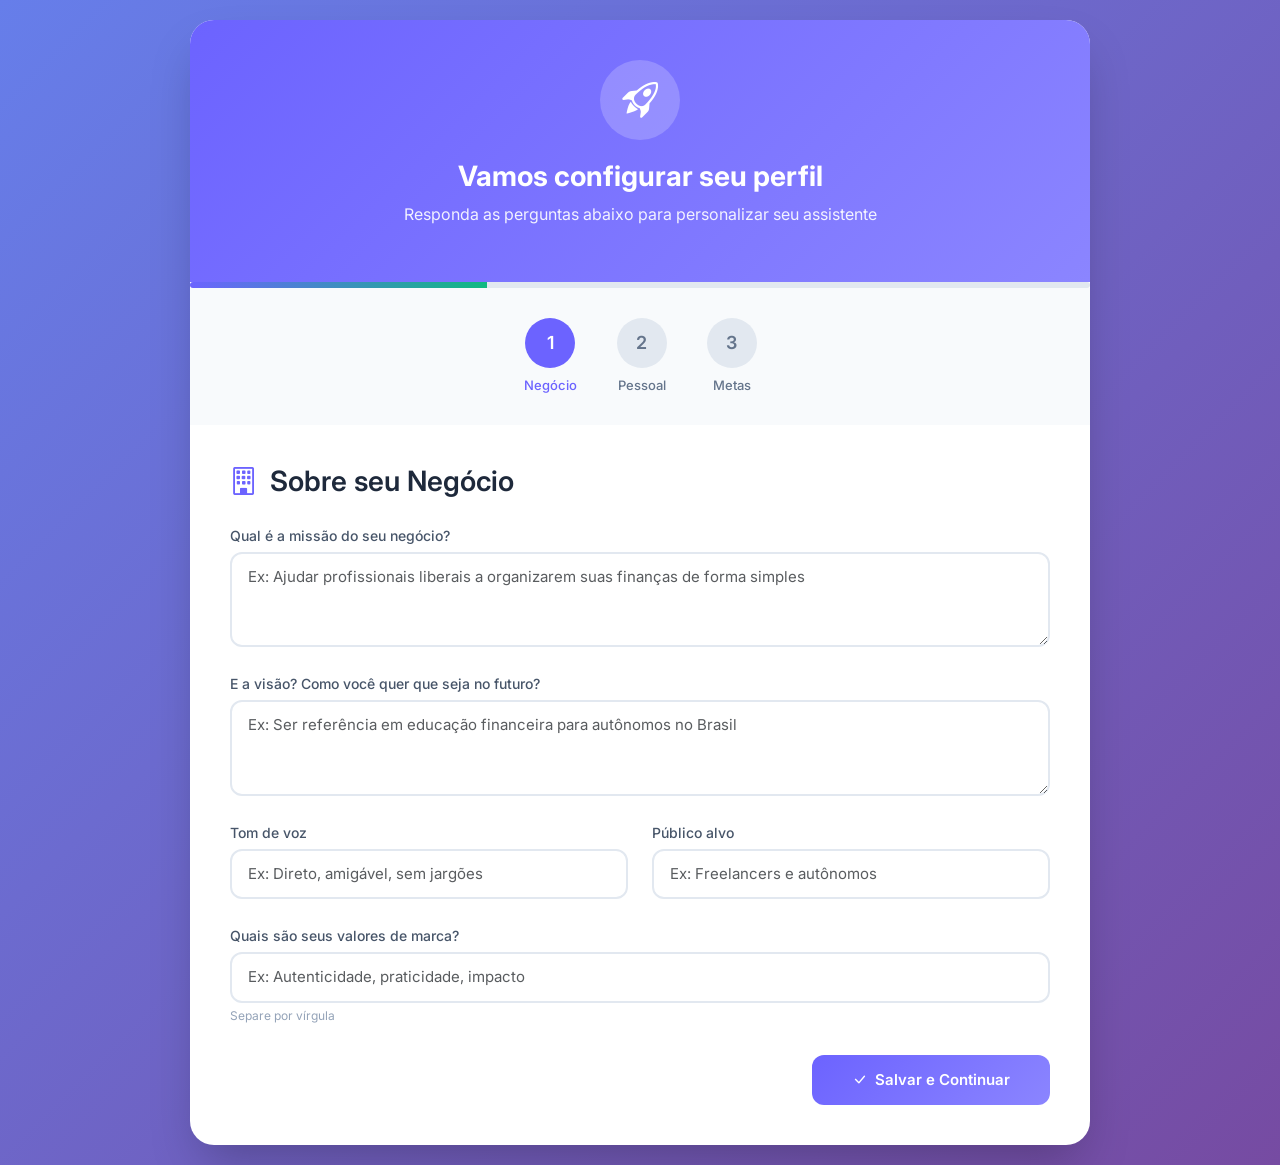
==== index.html @ 2a26aab8 "Initial commit: OPB Sistema" ====
<!DOCTYPE html>
<html lang="pt-BR">
<head>
    <meta charset="UTF-8">
    <meta name="viewport" content="width=device-width, initial-scale=1.0">
    <title>OPB - Meu Perfil</title>
    <link href="https://cdn.jsdelivr.net/npm/bootstrap@5.3.0/dist/css/bootstrap.min.css" rel="stylesheet">
    <link href="https://cdn.jsdelivr.net/npm/bootstrap-icons@1.10.0/font/bootstrap-icons.css" rel="stylesheet">
    <link href="https://fonts.googleapis.com/css2?family=Inter:wght@400;500;600;700&display=swap" rel="stylesheet">
    <style>
        * { font-family: 'Inter', sans-serif; }
        :root {
            --primary: #6C63FF;
            --primary-light: #8B85FF;
            --success: #10B981;
            --warning: #F59E0B;
            --danger: #EF4444;
            --bg: #F8FAFC;
            --card-bg: #FFFFFF;
        }
        body { 
            background: linear-gradient(135deg, #667eea 0%, #764ba2 100%);
            min-height: 100vh;
            padding: 20px 0;
        }
        .main-card {
            background: var(--card-bg);
            border-radius: 24px;
            box-shadow: 0 25px 50px -12px rgba(0,0,0,0.25);
            overflow: hidden;
            max-width: 900px;
            margin: 0 auto;
        }
        .header {
            background: linear-gradient(135deg, var(--primary) 0%, var(--primary-light) 100%);
            color: white;
            padding: 40px 30px;
            text-align: center;
        }
        .header h1 { font-weight: 700; font-size: 28px; margin-bottom: 8px; }
        .header p { opacity: 0.9; font-size: 16px; }
        .header-icon {
            width: 80px;
            height: 80px;
            background: rgba(255,255,255,0.2);
            border-radius: 50%;
            display: flex;
            align-items: center;
            justify-content: center;
            margin: 0 auto 20px;
            font-size: 36px;
        }
        .steps {
            display: flex;
            justify-content: center;
            padding: 30px;
            gap: 40px;
            background: var(--bg);
        }
        .step {
            display: flex;
            flex-direction: column;
            align-items: center;
            cursor: pointer;
            transition: all 0.3s;
        }
        .step-number {
            width: 50px;
            height: 50px;
            border-radius: 50%;
            background: #E2E8F0;
            color: #64748B;
            display: flex;
            align-items: center;
            justify-content: center;
            font-weight: 600;
            font-size: 18px;
            margin-bottom: 8px;
            transition: all 0.3s;
        }
        .step-label { font-size: 13px; color: #64748B; font-weight: 500; }
        .step.active .step-number { background: var(--primary); color: white; }
        .step.active .step-label { color: var(--primary); }
        .step.done .step-number { background: var(--success); color: white; }
        .step.done .step-label { color: var(--success); }
        .content { padding: 40px; }
        .form-section { display: none; }
        .form-section.active { display: block; animation: fadeIn 0.4s ease; }
        @keyframes fadeIn { from { opacity: 0; transform: translateY(10px); } to { opacity: 1; transform: translateY(0); } }
        .form-section h3 {
            color: #1E293B;
            font-weight: 600;
            margin-bottom: 24px;
            display: flex;
            align-items: center;
            gap: 12px;
        }
        .form-section h3 i { color: var(--primary); }
        .form-label {
            font-weight: 500;
            color: #475569;
            margin-bottom: 6px;
            font-size: 14px;
        }
        .form-control, .form-select {
            border: 2px solid #E2E8F0;
            border-radius: 12px;
            padding: 12px 16px;
            font-size: 15px;
            transition: all 0.3s;
        }
        .form-control:focus, .form-select:focus {
            border-color: var(--primary);
            box-shadow: 0 0 0 4px rgba(108, 99, 255, 0.1);
        }
        .form-hint {
            font-size: 12px;
            color: #94A3B8;
            margin-top: 4px;
        }
        .btn-save {
            background: linear-gradient(135deg, var(--primary) 0%, var(--primary-light) 100%);
            color: white;
            border: none;
            padding: 14px 40px;
            border-radius: 12px;
            font-weight: 600;
            font-size: 15px;
            transition: all 0.3s;
            display: inline-flex;
            align-items: center;
            gap: 8px;
        }
        .btn-save:hover {
            transform: translateY(-2px);
            box-shadow: 0 10px 20px rgba(108, 99, 255, 0.3);
            color: white;
        }
        .btn-save.saved {
            background: var(--success);
            pointer-events: none;
        }
        .btn-nav {
            background: #E2E8F0;
            color: #475569;
            border: none;
            padding: 14px 30px;
            border-radius: 12px;
            font-weight: 600;
            transition: all 0.3s;
        }
        .btn-nav:hover { background: #CBD5E1; color: #1E293B; }
        .progress-bar-custom {
            height: 6px;
            background: #E2E8F0;
            border-radius: 3px;
            overflow: hidden;
        }
        .progress-bar-fill {
            height: 100%;
            background: linear-gradient(90deg, var(--primary), var(--success));
            transition: width 0.5s ease;
        }
        .toast-custom {
            position: fixed;
            bottom: 30px;
            left: 50%;
            transform: translateX(-50%);
            background: #1E293B;
            color: white;
            padding: 16px 28px;
            border-radius: 12px;
            font-weight: 500;
            display: flex;
            align-items: center;
            gap: 10px;
            opacity: 0;
            transition: all 0.4s;
            z-index: 9999;
        }
        .toast-custom.show { opacity: 1; }
        .icon-circle {
            width: 44px;
            height: 44px;
            background: rgba(108, 99, 255, 0.1);
            border-radius: 12px;
            display: flex;
            align-items: center;
            justify-content: center;
            color: var(--primary);
            font-size: 20px;
        }
        .info-card {
            background: linear-gradient(135deg, #F0FDF4 0%, #ECFDF5 100%);
            border: 1px solid #D1FAE5;
            border-radius: 12px;
            padding: 16px;
            margin-bottom: 20px;
        }
        .info-card i { color: var(--success); }
        .nav-buttons { display: flex; justify-content: space-between; margin-top: 30px; }
        .avatar-preview {
            width: 100px;
            height: 100px;
            background: linear-gradient(135deg, var(--primary), var(--primary-light));
            border-radius: 50%;
            display: flex;
            align-items: center;
            justify-content: center;
            margin: 0 auto 20px;
            font-size: 40px;
            color: white;
        }
    </style>
</head>
<body>
    <div class="main-card">
        <div class="header">
            <div class="header-icon"><i class="bi bi-rocket-takeoff"></i></div>
            <h1>Vamos configurar seu perfil</h1>
            <p>Responda as perguntas abaixo para personalizar seu assistente</p>
        </div>

        <div class="progress-bar-custom">
            <div class="progress-bar-fill" id="progressBar" style="width: 33%"></div>
        </div>

        <div class="steps">
            <div class="step active" onclick="goToStep(1)">
                <div class="step-number">1</div>
                <div class="step-label">Negócio</div>
            </div>
            <div class="step" onclick="goToStep(2)">
                <div class="step-number">2</div>
                <div class="step-label">Pessoal</div>
            </div>
            <div class="step" onclick="goToStep(3)">
                <div class="step-number">3</div>
                <div class="step-label">Metas</div>
            </div>
        </div>

        <div class="content">
            <!-- Step 1: Business -->
            <div class="form-section active" id="section1">
                <h3><i class="bi bi-building"></i>Sobre seu Negócio</h3>
                
                <div class="mb-4">
                    <label class="form-label">Qual é a missão do seu negócio?</label>
                    <textarea class="form-control" id="missao" rows="3" placeholder="Ex: Ajudar profissionais liberais a organizarem suas finanças de forma simples"></textarea>
                </div>

                <div class="mb-4">
                    <label class="form-label">E a visão? Como você quer que seja no futuro?</label>
                    <textarea class="form-control" id="visao" rows="3" placeholder="Ex: Ser referência em educação financeira para autônomos no Brasil"></textarea>
                </div>

                <div class="row">
                    <div class="col-md-6 mb-4">
                        <label class="form-label">Tom de voz</label>
                        <input type="text" class="form-control" id="tom_de_voz" placeholder="Ex: Direto, amigável, sem jargões">
                    </div>
                    <div class="col-md-6 mb-4">
                        <label class="form-label">Público alvo</label>
                        <input type="text" class="form-control" id="publico_alvo" placeholder="Ex: Freelancers e autônomos">
                    </div>
                </div>

                <div class="mb-4">
                    <label class="form-label">Quais são seus valores de marca?</label>
                    <input type="text" class="form-control" id="valores" placeholder="Ex: Autenticidade, praticidade, impacto">
                    <div class="form-hint">Separe por vírgula</div>
                </div>

                <div class="nav-buttons">
                    <div></div>
                    <button class="btn-save" onclick="saveStep(1)">
                        <i class="bi bi-check-lg"></i> Salvar e Continuar
                    </button>
                </div>
            </div>

            <!-- Step 2: Personal -->
            <div class="form-section" id="section2">
                <h3><i class="bi bi-person"></i>Sobre Você</h3>
                
                <div class="mb-4">
                    <label class="form-label">Seu nome</label>
                    <input type="text" class="form-control" id="nome" placeholder="Como você quer ser chamado?">
                </div>

                <div class="mb-4">
                    <label class="form-label">Como você se descreve?</label>
                    <textarea class="form-control" id="descricao" rows="3" placeholder="Ex: Contador que ama tecnologia, ajudando autônomos a economizarem tempo"></textarea>
                </div>

                <div class="mb-4">
                    <label class="form-label">Quais são suas principais habilidades?</label>
                    <input type="text" class="form-control" id="habilidades" placeholder="Ex: Comunicação, análise de dados, criação de conteúdo">
                    <div class="form-hint">Separe por vírgula</div>
                </div>

                <div class="mb-4">
                    <label class="form-label">O que você prefere evitar ou não gosta de fazer?</label>
                    <input type="text" class="form-control" id="limitacoes" placeholder="Ex: Redes sociais, tarefas burocráticas">
                    <div class="form-hint">Separe por vírgula</div>
                </div>

                <div class="info-card">
                    <div class="d-flex align-items-center gap-2 mb-2">
                        <i class="bi bi-clock"></i>
                        <strong>Seus horários produtivos</strong>
                    </div>
                    <div class="row g-3">
                        <div class="col-4">
                            <label class="form-label" style="font-size:12px">Manhã</label>
                            <input type="text" class="form-control" id="horario_manha" placeholder="Ex: 8h-12h">
                        </div>
                        <div class="col-4">
                            <label class="form-label" style="font-size:12px">Tarde</label>
                            <input type="text" class="form-control" id="horario_tarde" placeholder="Ex: 14h-18h">
                        </div>
                        <div class="col-4">
                            <label class="form-label" style="font-size:12px">Noite</label>
                            <input type="text" class="form-control" id="horario_noite" placeholder="Ex: 20h-22h">
                        </div>
                    </div>
                </div>

                <div class="nav-buttons">
                    <button class="btn-nav" onclick="goToStep(1)">
                        <i class="bi bi-arrow-left"></i> Voltar
                    </button>
                    <button class="btn-save" onclick="saveStep(2)">
                        <i class="bi bi-check-lg"></i> Salvar e Continuar
                    </button>
                </div>
            </div>

            <!-- Step 3: Goals -->
            <div class="form-section" id="section3">
                <h3><i class="bi bi-bullseye"></i>Suas Metas</h3>
                
                <div class="mb-4">
                    <label class="form-label">Qual trimestre estamos?</label>
                    <select class="form-select" id="trimestre">
                        <option>Q1 2026</option>
                        <option selected>Q2 2026</option>
                        <option>Q3 2026</option>
                        <option>Q4 2026</option>
                    </select>
                </div>

                <div class="mb-4">
                    <label class="form-label">Qual é seu objetivo principal para este trimestre?</label>
                    <textarea class="form-control" id="objetivo" rows="3" placeholder="Ex: Criar um sistema de automação para gerar 10 posts por semana"></textarea>
                </div>

                <div class="mb-4">
                    <label class="form-label">Liste seus Key Results (resultados-chave)</label>
                    <textarea class="form-control" id="key_results" rows="4" placeholder="Ex: Agente de texto funcionando&#10;Publicar 3x por semana&#10;Economizar 5h/semana"></textarea>
                    <div class="form-hint">Um por linha</div>
                </div>

                <div class="mb-4">
                    <label class="form-label">Status atual</label>
                    <select class="form-select" id="status">
                        <option value="planejado">🟡 Planejado</option>
                        <option value="em_andamento">🔵 Em Andamento</option>
                        <option value="concluido">🟢 Concluído</option>
                    </select>
                </div>

                <div class="info-card">
                    <div class="d-flex align-items-center gap-2">
                        <i class="bi bi-lightbulb"></i>
                        <strong>Dica</strong>
                    </div>
                    <p class="mb-0 mt-2" style="font-size: 14px; color: #065F46;">
                        Defina objetivos SMART: específicos, mensuráveis, alcançáveis, relevantes e com prazo definido.
                    </p>
                </div>

                <div class="nav-buttons">
                    <button class="btn-nav" onclick="goToStep(2)">
                        <i class="bi bi-arrow-left"></i> Voltar
                    </button>
                    <button class="btn-save" onclick="saveStep(3)">
                        <i class="bi bi-check-lg"></i> Finalizar
                    </button>
                </div>
            </div>
        </div>
    </div>

    <div class="toast-custom" id="toast">
        <i class="bi bi-check-circle-fill" style="color: var(--success)"></i>
        <span id="toastMsg"></span>
    </div>

    <script>
        const BASE = 'http://localhost:8088/context-brain';
        let currentStep = 1;
        let saved = { 1: false, 2: false, 3: false };

        async function loadJSON(file) {
            try {
                const r = await fetch(`${BASE}/${file}?_=${Date.now()}`);
                return r.ok ? r.json() : null;
            } catch { return null; }
        }

        async function saveJSON(file, data) {
            const r = await fetch(`${BASE}/${file}`, {
                method: 'PUT',
                body: JSON.stringify(data, null, 2)
            });
            return r.ok;
        }

        async function loadData() {
            const d = await loadJSON('business-core.json');
            if (d) {
                document.getElementById('missao').value = d.missao || '';
                document.getElementById('visao').value = d.visao || '';
                document.getElementById('tom_de_voz').value = d.tom_de_voz || '';
                document.getElementById('publico_alvo').value = d.publico_alvo || '';
                document.getElementById('valores').value = (d.valores || []).join(', ');
                if (d.missao) saved[1] = true;
            }
            const p = await loadJSON('personal-profile.json');
            if (p) {
                document.getElementById('nome').value = p.nome || '';
                document.getElementById('descricao').value = p.descricao || '';
                document.getElementById('habilidades').value = (p.habilidades_principais || []).join(', ');
                document.getElementById('limitacoes').value = (p.limitacoes || []).join(', ');
                document.getElementById('horario_manha').value = p.horarios_produtivos?.manha || '';
                document.getElementById('horario_tarde').value = p.horarios_produtivos?.tarde || '';
                document.getElementById('horario_noite').value = p.horarios_produtivos?.noite || '';
                if (p.nome) saved[2] = true;
            }
            const g = await loadJSON('goals.json');
            if (g) {
                document.getElementById('trimestre').value = g.trimestre_atual || 'Q2 2026';
                const obj = g.objetivos?.[0];
                if (obj) {
                    document.getElementById('objetivo').value = obj.descricao || '';
                    document.getElementById('key_results').value = (obj.key_results || []).join('\n');
                    document.getElementById('status').value = obj.status || 'planejado';
                    if (obj.descricao) saved[3] = true;
                }
            }
            updateUI();
        }

        function goToStep(n) {
            document.querySelectorAll('.form-section').forEach(s => s.classList.remove('active'));
            document.getElementById(`section${n}`).classList.add('active');
            document.querySelectorAll('.step').forEach((s, i) => {
                s.classList.remove('active');
                if (i + 1 === n) s.classList.add('active');
                if (saved[i + 1] && i + 1 < n) s.classList.add('done');
            });
            document.getElementById('progressBar').style.width = `${(n / 3) * 100}%`;
            currentStep = n;
        }

        function updateUI() {
            document.querySelectorAll('.step').forEach((s, i) => {
                s.classList.remove('active', 'done');
                if (saved[i + 1]) s.classList.add('done');
            });
            const activeStep = document.querySelector('.step.active');
            if (!activeStep) {
                document.querySelectorAll('.step')[currentStep - 1].classList.add('active');
            }
        }

        async function saveStep(step) {
            let data, file;
            if (step === 1) {
                data = {
                    valores: document.getElementById('valores').value.split(',').map(v => v.trim()).filter(v => v),
                    tom_de_voz: document.getElementById('tom_de_voz').value,
                    publico_alvo: document.getElementById('publico_alvo').value,
                    missao: document.getElementById('missao').value,
                    visao: document.getElementById('visao').value,
                    marca_visual: { cores_primarias: [], cores_secundarias: [], fonte_titulo: "", fonte_corpo: "", estilo: "" }
                };
                file = 'business-core.json';
            } else if (step === 2) {
                data = {
                    nome: document.getElementById('nome').value,
                    descricao: document.getElementById('descricao').value,
                    habilidades_principais: document.getElementById('habilidades').value.split(',').map(h => h.trim()).filter(h => h),
                    limitacoes: document.getElementById('limitacoes').value.split(',').map(l => l.trim()).filter(l => l),
                    horarios_produtivos: {
                        manha: document.getElementById('horario_manha').value,
                        tarde: document.getElementById('horario_tarde').value,
                        noite: document.getElementById('horario_noite').value
                    },
                    preferencias_comunicacao: { tom_preferido: "", canais_favoritos: [], frequencia_ideal_posts: "" },
                    objetivos_pessoais: []
                };
                file = 'personal-profile.json';
            } else {
                data = {
                    trimestre_atual: document.getElementById('trimestre').value,
                    objetivos: [{
                        id: "obj1",
                        descricao: document.getElementById('objetivo').value,
                        key_results: document.getElementById('key_results').value.split('\n').map(k => k.trim()).filter(k => k),
                        status: document.getElementById('status').value
                    }],
                    metricas_acompanhamento: { tempo_economizado_semanal: 0, posts_gerados: 0, carousels_criados: 0, emails_enviados: 0 }
                };
                file = 'goals.json';
            }

            await saveJSON(file, data);
            saved[step] = true;
            updateUI();
            
            const btn = document.querySelector(`#section${step} .btn-save`);
            btn.innerHTML = '<i class="bi bi-check-circle"></i> Salvo!';
            btn.classList.add('saved');
            setTimeout(() => {
                btn.innerHTML = '<i class="bi bi-check-lg"></i> Salvar e Continuar';
                btn.classList.remove('saved');
                if (step < 3) goToStep(step + 1);
            }, 1500);

            showToast(step === 3 ? 'Perfil configurado com sucesso!' : 'Salvo com sucesso!');
        }

        function showToast(msg) {
            const t = document.getElementById('toast');
            document.getElementById('toastMsg').textContent = msg;
            t.classList.add('show');
            setTimeout(() => t.classList.remove('show'), 3000);
        }

        loadData();
    </script>
</body>
</html>
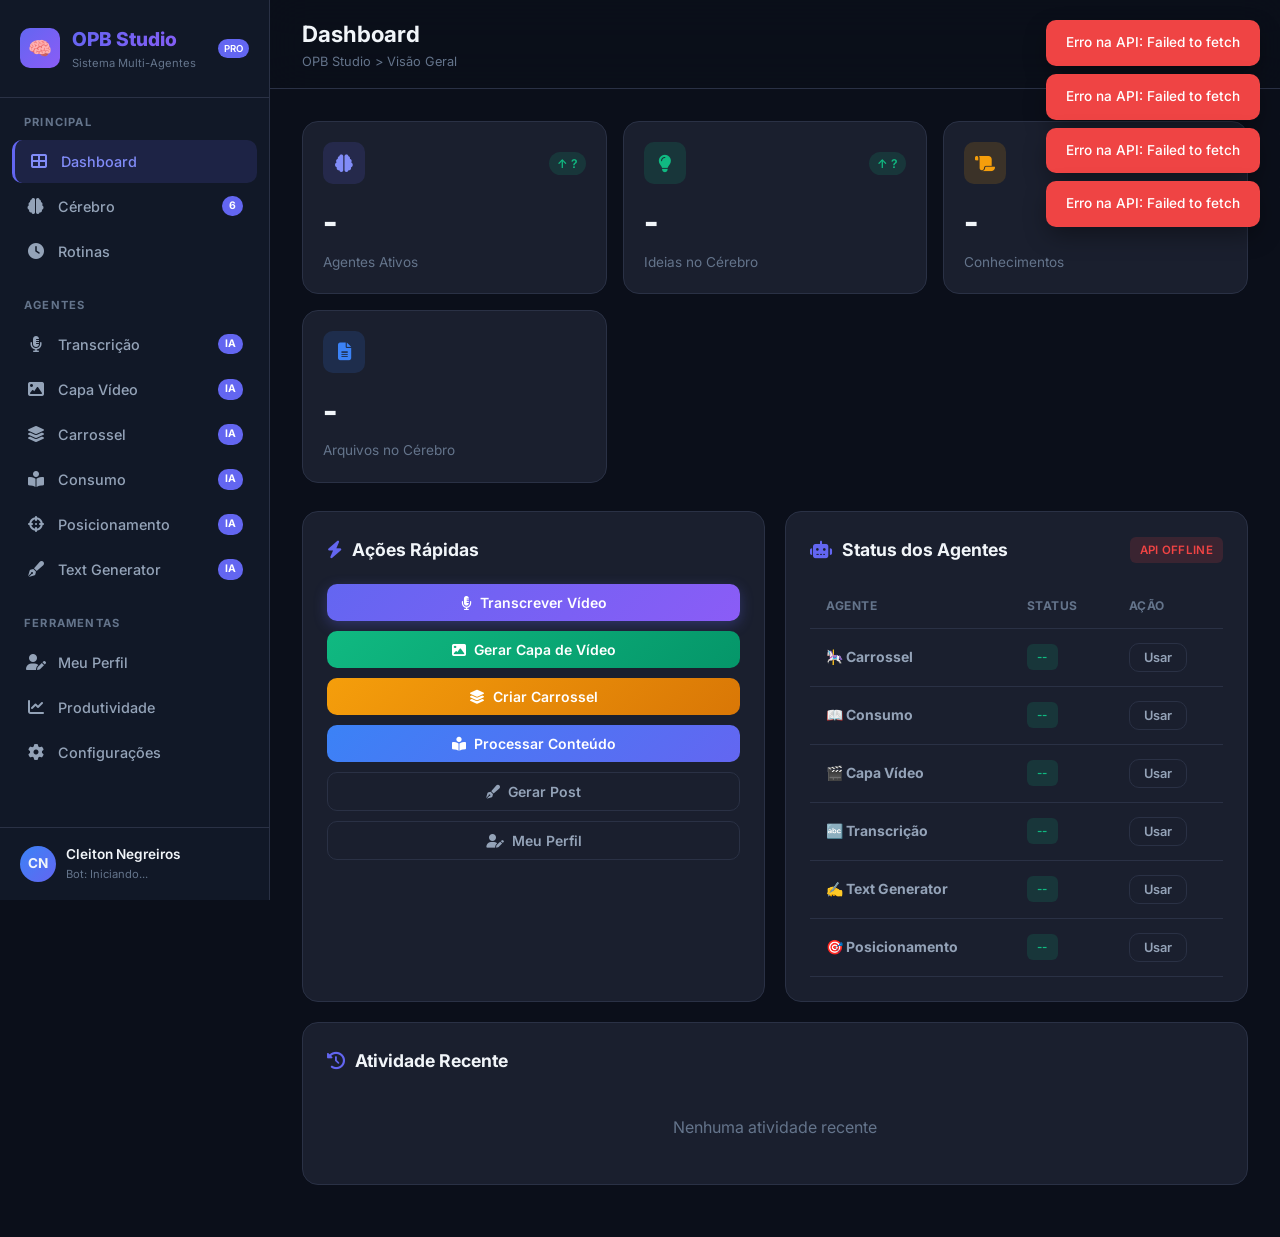
==== commit 96fd98cc: "feat:plataforma opb studio" ====
--- a/index.html
+++ b/index.html
@@ -398,149 +398,16 @@
         <span id="toastMsg"></span>
     </div>
 
-    <script>
-        const BASE = 'http://localhost:8088/context-brain';
-        let currentStep = 1;
-        let saved = { 1: false, 2: false, 3: false };
-
-        async function loadJSON(file) {
-            try {
-                const r = await fetch(`${BASE}/${file}?_=${Date.now()}`);
-                return r.ok ? r.json() : null;
-            } catch { return null; }
-        }
-
-        async function saveJSON(file, data) {
-            const r = await fetch(`${BASE}/${file}`, {
-                method: 'PUT',
-                body: JSON.stringify(data, null, 2)
-            });
-            return r.ok;
-        }
-
-        async function loadData() {
-            const d = await loadJSON('business-core.json');
-            if (d) {
-                document.getElementById('missao').value = d.missao || '';
-                document.getElementById('visao').value = d.visao || '';
-                document.getElementById('tom_de_voz').value = d.tom_de_voz || '';
-                document.getElementById('publico_alvo').value = d.publico_alvo || '';
-                document.getElementById('valores').value = (d.valores || []).join(', ');
-                if (d.missao) saved[1] = true;
-            }
-            const p = await loadJSON('personal-profile.json');
-            if (p) {
-                document.getElementById('nome').value = p.nome || '';
-                document.getElementById('descricao').value = p.descricao || '';
-                document.getElementById('habilidades').value = (p.habilidades_principais || []).join(', ');
-                document.getElementById('limitacoes').value = (p.limitacoes || []).join(', ');
-                document.getElementById('horario_manha').value = p.horarios_produtivos?.manha || '';
-                document.getElementById('horario_tarde').value = p.horarios_produtivos?.tarde || '';
-                document.getElementById('horario_noite').value = p.horarios_produtivos?.noite || '';
-                if (p.nome) saved[2] = true;
-            }
-            const g = await loadJSON('goals.json');
-            if (g) {
-                document.getElementById('trimestre').value = g.trimestre_atual || 'Q2 2026';
-                const obj = g.objetivos?.[0];
-                if (obj) {
-                    document.getElementById('objetivo').value = obj.descricao || '';
-                    document.getElementById('key_results').value = (obj.key_results || []).join('\n');
-                    document.getElementById('status').value = obj.status || 'planejado';
-                    if (obj.descricao) saved[3] = true;
-                }
-            }
-            updateUI();
-        }
-
-        function goToStep(n) {
-            document.querySelectorAll('.form-section').forEach(s => s.classList.remove('active'));
-            document.getElementById(`section${n}`).classList.add('active');
-            document.querySelectorAll('.step').forEach((s, i) => {
-                s.classList.remove('active');
-                if (i + 1 === n) s.classList.add('active');
-                if (saved[i + 1] && i + 1 < n) s.classList.add('done');
-            });
-            document.getElementById('progressBar').style.width = `${(n / 3) * 100}%`;
-            currentStep = n;
-        }
-
-        function updateUI() {
-            document.querySelectorAll('.step').forEach((s, i) => {
-                s.classList.remove('active', 'done');
-                if (saved[i + 1]) s.classList.add('done');
-            });
-            const activeStep = document.querySelector('.step.active');
-            if (!activeStep) {
-                document.querySelectorAll('.step')[currentStep - 1].classList.add('active');
-            }
-        }
-
-        async function saveStep(step) {
-            let data, file;
-            if (step === 1) {
-                data = {
-                    valores: document.getElementById('valores').value.split(',').map(v => v.trim()).filter(v => v),
-                    tom_de_voz: document.getElementById('tom_de_voz').value,
-                    publico_alvo: document.getElementById('publico_alvo').value,
-                    missao: document.getElementById('missao').value,
-                    visao: document.getElementById('visao').value,
-                    marca_visual: { cores_primarias: [], cores_secundarias: [], fonte_titulo: "", fonte_corpo: "", estilo: "" }
-                };
-                file = 'business-core.json';
-            } else if (step === 2) {
-                data = {
-                    nome: document.getElementById('nome').value,
-                    descricao: document.getElementById('descricao').value,
-                    habilidades_principais: document.getElementById('habilidades').value.split(',').map(h => h.trim()).filter(h => h),
-                    limitacoes: document.getElementById('limitacoes').value.split(',').map(l => l.trim()).filter(l => l),
-                    horarios_produtivos: {
-                        manha: document.getElementById('horario_manha').value,
-                        tarde: document.getElementById('horario_tarde').value,
-                        noite: document.getElementById('horario_noite').value
-                    },
-                    preferencias_comunicacao: { tom_preferido: "", canais_favoritos: [], frequencia_ideal_posts: "" },
-                    objetivos_pessoais: []
-                };
-                file = 'personal-profile.json';
-            } else {
-                data = {
-                    trimestre_atual: document.getElementById('trimestre').value,
-                    objetivos: [{
-                        id: "obj1",
-                        descricao: document.getElementById('objetivo').value,
-                        key_results: document.getElementById('key_results').value.split('\n').map(k => k.trim()).filter(k => k),
-                        status: document.getElementById('status').value
-                    }],
-                    metricas_acompanhamento: { tempo_economizado_semanal: 0, posts_gerados: 0, carousels_criados: 0, emails_enviados: 0 }
-                };
-                file = 'goals.json';
-            }
-
-            await saveJSON(file, data);
-            saved[step] = true;
-            updateUI();
-            
-            const btn = document.querySelector(`#section${step} .btn-save`);
-            btn.innerHTML = '<i class="bi bi-check-circle"></i> Salvo!';
-            btn.classList.add('saved');
-            setTimeout(() => {
-                btn.innerHTML = '<i class="bi bi-check-lg"></i> Salvar e Continuar';
-                btn.classList.remove('saved');
-                if (step < 3) goToStep(step + 1);
-            }, 1500);
-
-            showToast(step === 3 ? 'Perfil configurado com sucesso!' : 'Salvo com sucesso!');
-        }
-
-        function showToast(msg) {
-            const t = document.getElementById('toast');
-            document.getElementById('toastMsg').textContent = msg;
-            t.classList.add('show');
-            setTimeout(() => t.classList.remove('show'), 3000);
-        }
-
-        loadData();
-    </script>
+<script>
+    // Redirect to main platform
+    window.location.href = "cerebro/perfil-empreendedor-solo/plataforma.html";
+</script>
+</head>
+<body>
+    <p style="text-align:center;padding:40px;font-family:Inter,sans-serif;color:#667eea;">
+        <strong>Redirecionando para a plataforma...</strong>
+        <br><small>Se não redirecionar, <a href="cerebro/perfil-empreendedor-solo/plataforma.html">clique aqui</a></small>
+    </p>
+</body>
 </body>
 </html>
